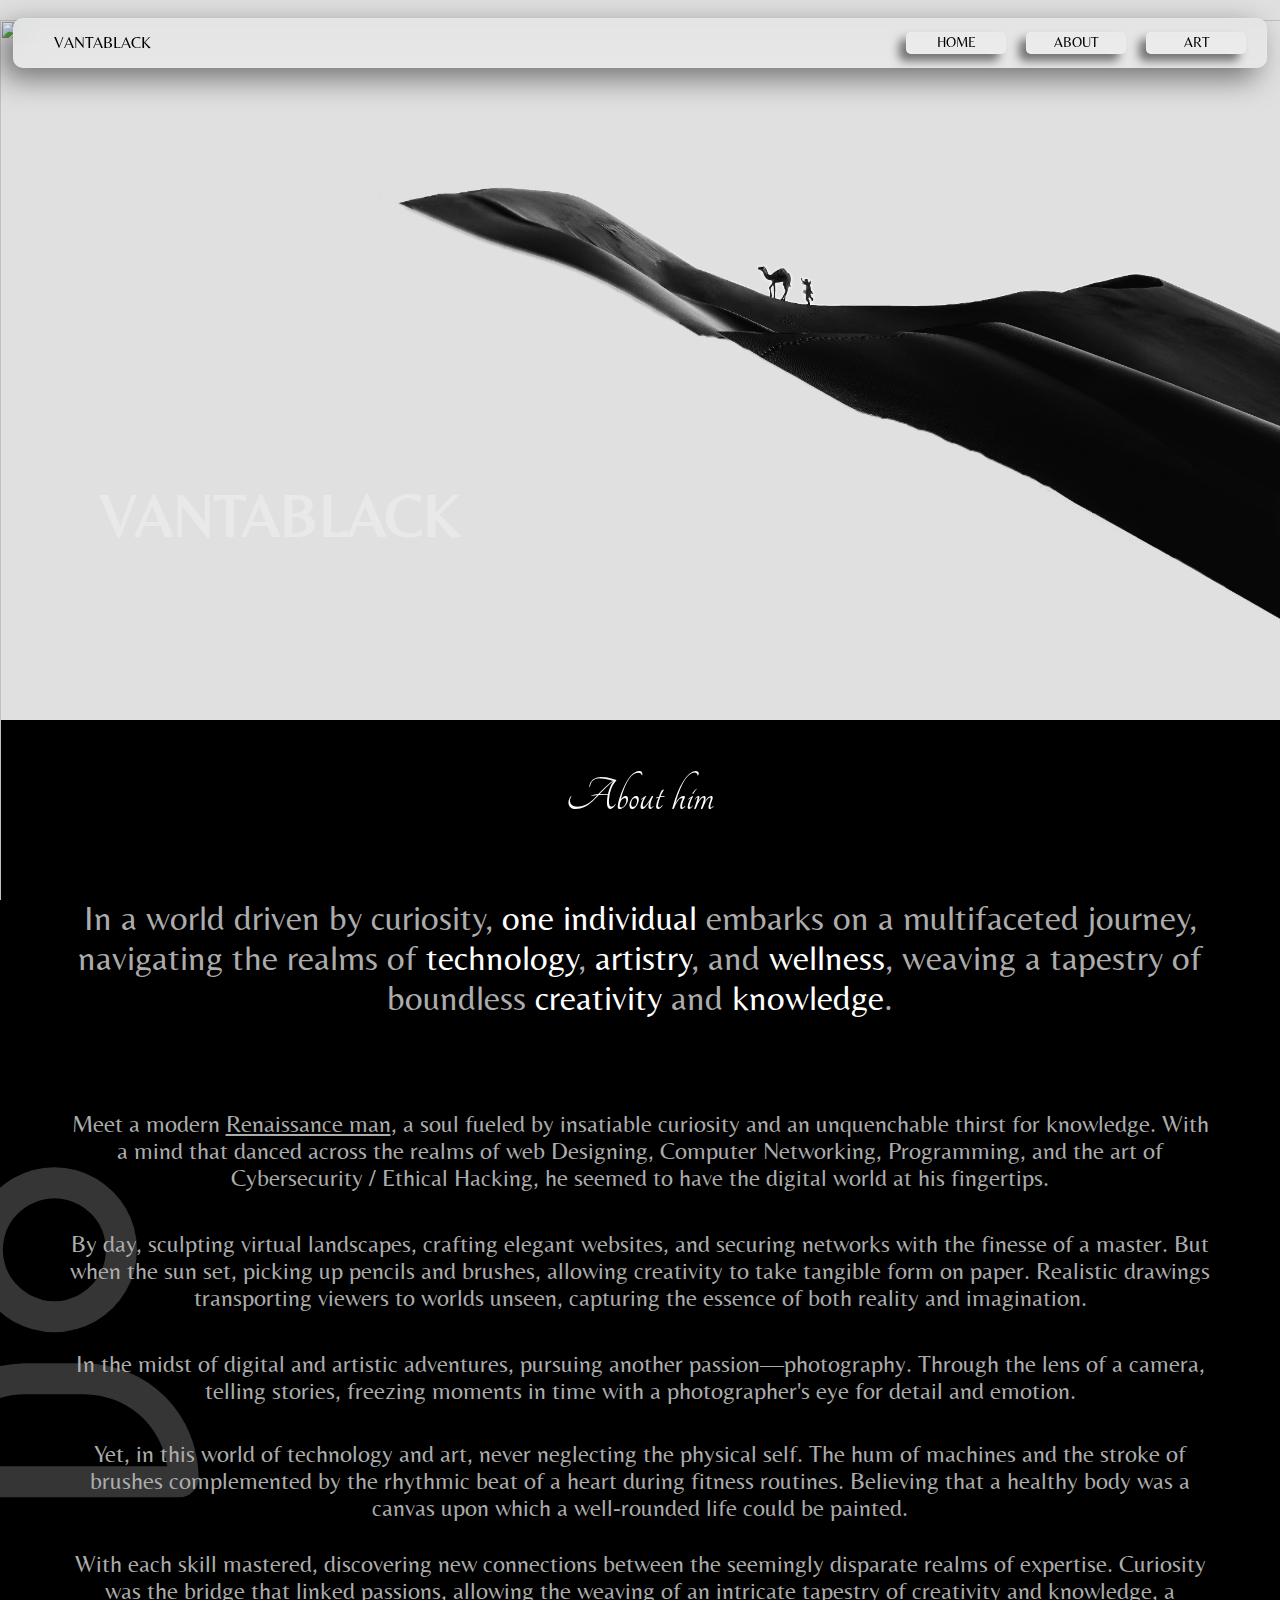
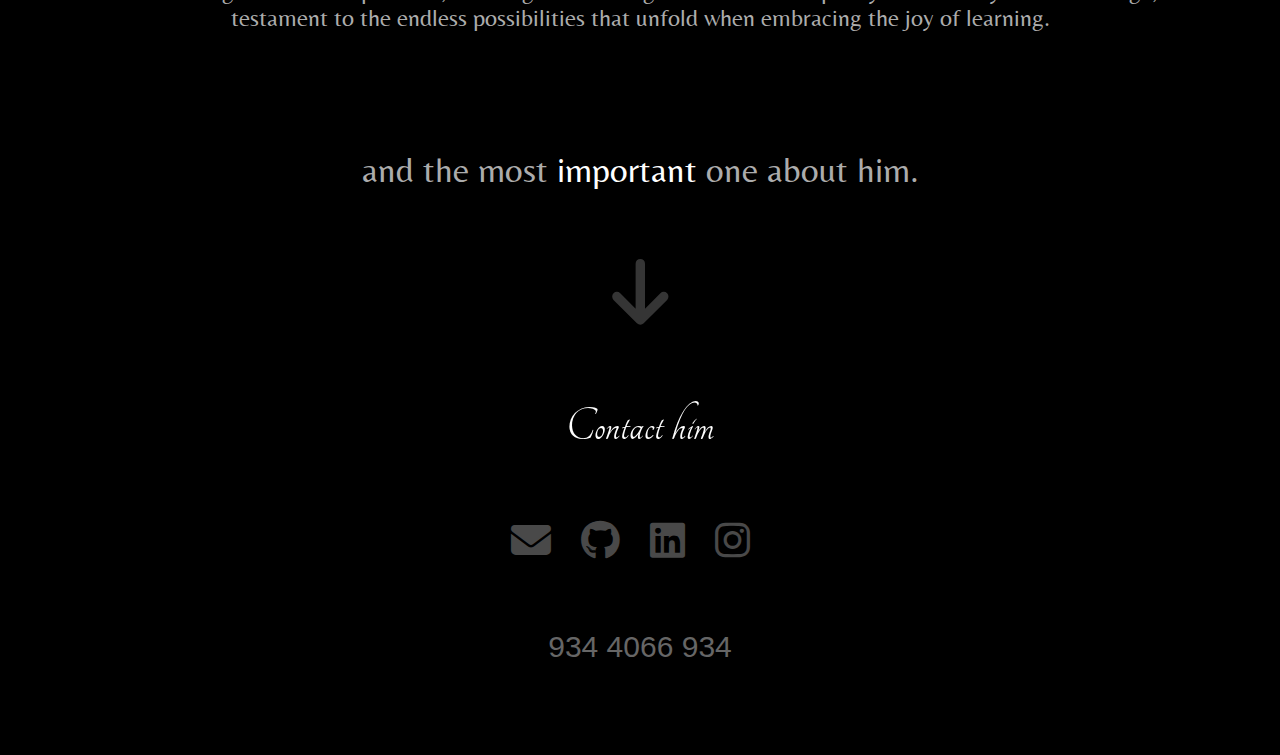
==== about.html @ b9127f5a "update" ====
<!DOCTYPE html>
<html>

<head>
    <meta charset="utf-8">
    <meta http-equiv="X-UA-Compatible" content="IE=edge">
    <meta name="viewport" content="width=device-width, initial-scale=1" />
    <title>VANTABLACK / About</title>
    <link rel="icon" href="images/VB.png">
    <link rel="stylesheet" href="about.css">
    <link rel="preconnect" href="https://fonts.googleapis.com">
    <link rel="preconnect" href="https://fonts.gstatic.com" crossorigin>
    <link href="https://fonts.googleapis.com/css2?family=Belleza&family=Tangerine&display=swap" rel="stylesheet">
    <link rel="stylesheet" href="https://cdnjs.cloudflare.com/ajax/libs/aos/2.3.0/aos.css">
    <link rel="stylesheet" href="https://cdnjs.cloudflare.com/ajax/libs/font-awesome/6.2.1/css/all.min.css">
    <script src="https://kit.fontawesome.com/a076d05399.js"></script>
    <script src="https://code.jquery.com/jquery-3.4.1.js"></script>
    <script>
        $(document).ready(function () {
            $('#icon').click(function () {
                $('ul').toggleClass('show')
            });
        });
    </script>
</head>

<body>
    <header>
        <img src="images/sky.jpg" class="sky translate" data-speed="0.6">
        <img src="images/m3.png" class="mountain3 translate" data-speed="0.5">
        <img src="images/m2.png" class="mountain2 translate" data-speed="0.4">
        <img src="images/m1.png" class="mountain1 translate" data-speed="0.3">
        <h1 class="title translate" data-speed="-0.3">VANTABLACK</h1><p>about</p>
    </header>
    <div class="user"><i class="fa-regular fa-user"></i></div>
    <div class="about" data-aos="zoom-in">
        <p>About him</p>
    </div>
    <div class="about-top">
        <p>In a world driven by curiosity, <span>one individual</span> embarks on a multifaceted journey, navigating
            the realms of <span>technology</span>, <span>artistry</span>, and <span>wellness</span>, weaving a
            tapestry of boundless <span>creativity</span> and <span>knowledge</span>.</p>
    </div>
    <div class="about-sec1">
        <p data-aos="fade-up"> Meet a modern <a href="https://simple.wikipedia.org/wiki/Renaissance_man"
                class="reman">Renaissance man</a>,
            a soul fueled by insatiable curiosity and an unquenchable thirst for knowledge. With a mind that danced
            across the realms of web Designing, Computer Networking, Programming, and the art of Cybersecurity /
            Ethical Hacking, he seemed to have the digital world at his fingertips.</p>
    </div>
    <div class="about-sec2">
        <p data-aos="fade-up"> By day, sculpting virtual landscapes, crafting elegant websites, and securing
            networks with the finesse of a master. But when the sun set, picking up pencils and brushes, allowing
            creativity
            to take tangible form on paper. Realistic drawings transporting viewers to worlds unseen, capturing the
            essence of both reality and imagination. </p>
    </div>
    <div class="about-sec3">
        <p data-aos="fade-up"> In the midst of digital and artistic adventures, pursuing another
            passion—photography. Through the lens of a camera, telling stories, freezing moments in time with a
            photographer's eye for
            detail and emotion.</p>
    </div>
    <div class="about-sec4">
        <p data-aos="fade-up">Yet, in this world of technology and art, never neglecting the physical self. The hum
            of machines and the stroke of brushes complemented by the rhythmic beat of a heart during fitness
            routines.
            Believing that a healthy body was a canvas upon which a well-rounded life could be painted.</p>
    </div>
    <div class="about-sec5">
        <p data-aos="fade-up">With each skill mastered, discovering new connections between the seemingly disparate
            realms of expertise. Curiosity was the bridge that linked passions, allowing the weaving of an intricate
            tapestry of creativity and knowledge, a testament to the endless possibilities that unfold when
            embracing
            the joy of learning.</p>
    </div>
    <div class="about-end">
        <p>and the most <span>important</span> one about him.</p>
    </div>
    <div class="down"><i class="fa-solid fa-arrow-down"></i></div>
    <div class="contact" data-aos="zoom-in">
        <p>Contact him</p>
    </div>
    <script src="https://cdnjs.cloudflare.com/ajax/libs/aos/2.3.0/aos.js"></script>
    <script>
        AOS.init({
            duration: 1200,
        })
    </script>
    </div>
    </div>

    <div class="nav" data-aos="fade-down">
        <p>VANTABLACK</p>

        <div class="links" data-aos="zoom-in">

            <a href="index.html" class="indexlink">
                <div class="art">HOME</div>
            </a>
            <a href="about.html" class="aboutlink">
                <div class="home">ABOUT</div>
            </a>
            <a href="art.html" class="artlink">
                <div class="tech">ART</div>
            </a>
        </div>
    </div>
   
    <div class="social-icons">
        <a id="email-link" href="#"><i class="fa-solid fa-envelope"></i></a>
        <a href="https://github.com/VANTABLACK-X"><i class="fa-brands fa-github"></i></a>
        <a href="https://www.linkedin.com/in/muhammad-sulaiman-9b7385195/"><i class="fa-brands fa-linkedin"></i></a>
        <a href="https://www.instagram.com/vantablack__tech/"><i class="fa-brands fa-instagram"></i></a>

    </div>
    <div class="number">
        <p>934 4066 934</p>
    </div>
    <div class="end-line"></div>
    <script src="app.js"></script>
    <script src="script.js"></script>
</body>

</html>
---- about.css ----
@charset "utf-8";

* {
    margin: 0;
    padding: 0;
    box-sizing: border-box;
}

body {
    display: flex;
    scroll-behavior: smooth;
    font-family: 'Belleza', sans-serif;
    background-color: rgb(0, 0, 0);
}

header {
    width: 100%;
    height: 100vh;
    position: relative;
    overflow: hidden;
}

.nav {
    position: fixed;
    display: flex;
    top: 2%;
    left: 1%;
    height: 50px;
    width: 98%;
    background: rgba(255, 255, 255, 0.2);
    backdrop-filter: blur(12px);
    border-radius: 10px;
    box-shadow: -10px 10px 30px rgba(0, 0, 0, 0.5);
    border: 1px solid rgba(255, 255, 255, 0.1);
    -webkit-backdrop-filter: blur(12px);
}

.nav p {
    position: fixed;
    display: flex;
    margin-left: 20px;
    font-size: 16px;
    top: 14px;
    color: rgb(0, 0, 0);
    left: 20px;
}

.links {
    position: fixed;
    display: flex;
    top: 13px;
    font-size: 14px;
    right: 0px;
}

.links a {
    text-decoration: none;
    text-align: center;
    padding-top: 0.95px;
    margin-right: 20px;
    width: 100px;
    height: 22px;
    border-radius: 5px;
    box-shadow: -7px 7px 10px rgba(0, 0, 0, 0.5);
    border: 1px solid rgba(255, 255, 255, 0.1);
    background: rgba(255, 255, 255, 0.2);
    color: rgb(0, 0, 0);
}
.title {
    position: absolute;
    top: 480px;
    left: 100px;
    color: rgb(233, 233, 233);
    font-size: 60px;
}

.mountain1 {
    position: absolute;
    top: 20px;
    left: 0;
    width: 1390px;
    height: 100vh;
}

.mountain2 {
    position: absolute;
    top: 320px;
    right: 0;
    width: 565px;
    height: 300px;
}

.mountain3 {
    position: absolute;
    top: 185px;
    right: 0;
    width: 902px;
    height: 260px;
}

.sky {
    position: absolute;
    top: 0;
    width: 100%;
    height: 80vh;
}

.about {
    position: absolute;
    top: 770px;
    left: 0;
    width: 100%;
    text-align: center;
}

.about p {
    font-size: 50px;
    font-family: 'Tangerine', cursive;
    color: rgb(255, 255, 255);
}

.about-top {
    position: absolute;
    top: 828px;
    left: 0;
    width: 100%;
    padding: 70px;
    text-align: center;
    color: rgb(172, 172, 172);
    font-size: 35px;
}

.about-top p span {
    color: rgb(255, 255, 255);
}

.user {
    position: absolute;
    top: 1150px;
    height: 650px;
    left: -90px;
    font-size: 330px;
    color: rgb(53, 53, 53);
    animation-name: user;
    animation-duration: 5s;
    animation-iteration-count: infinite;
    animation-timing-function: ease-in-out;
}

@keyframes user {
    0% {
        transform: translate(0, 0px);
    }

    50% {
        transform: translate(0, 15px);
    }

    100% {
        transform: translate(0, -0px);
    }
}

.about-sec1 p {
    position: absolute;
    text-align: center;
    top: 1110px;
    left: 5%;
    width: 90%;
    font-size: 24px;
    color: rgb(172, 172, 172);
}

.about-sec2 p {
    position: absolute;
    text-align: center;
    top: 1230px;
    left: 5%;
    width: 90%;
    font-size: 24px;
    color: rgb(172, 172, 172);
}

.about-sec3 p {
    position: absolute;
    text-align: center;
    top: 1350px;
    left: 5%;
    width: 90%;
    font-size: 24px;
    color: rgb(172, 172, 172);
}

.about-sec4 p {
    position: absolute;
    text-align: center;
    top: 1440px;
    left: 5%;
    width: 90%;
    font-size: 24px;
    color: rgb(172, 172, 172);
}

.about-sec5 p {
    position: absolute;
    text-align: center;
    top: 1550px;
    left: 5%;
    width: 90%;
    font-size: 24px;
    color: rgb(172, 172, 172);
}

.reman {
    color: rgb(172, 172, 172);
}

.about-end p {
    position: absolute;
    text-align: center;
    top: 1750px;
    left: 5%;
    width: 90%;
    font-size: 35px;
    color: rgb(172, 172, 172);

}

.about-end p span {
    color: rgb(255, 255, 255);
}

.down {
    position: absolute;
    text-align: center;
    top: 1850px;
    left: 5%;
    width: 90%;
    font-size: 75px;
    color: rgb(53, 53, 53);
    animation-name: down;
    animation-duration: 4s;
    animation-iteration-count: infinite;
    animation-timing-function: ease-in-out;
}

@keyframes down {
    0% {
        transform: translate(0, 0px);
    }

    50% {
        transform: translate(0, 17px);
    }

    100% {
        transform: translate(0, -0px);
    }
}

.contact {
    position: absolute;
    top: 2000px;
    left: 0;
    width: 100%;
    text-align: center;
}

.contact p {
    font-size: 50px;
    font-family: 'Tangerine', cursive;
    color: rgb(255, 255, 255);
}

#email-link {
    text-decoration: none;
    color: rgb(53, 53, 53);
}

.social-icons {
    position: absolute;
    text-align: center;
    top: 2100px;
    left: 5%;
    width: 90%;
    font-size: 40px;
}

.social-icons i {
    color: rgb(73, 73, 73);
    margin-top: 20px;
    margin-right: 20px;
}

.number {
    position: absolute;
    text-align: center;
    color: rgb(102, 102, 102);
    top: 2210px;
    left: 5%;
    width: 90%;
}

.number p {
    font-family: Arial, Helvetica, sans-serif;
    font-size: 30px;
    margin: 20px;
}

.end-line {
    position: absolute;
    top: 2350px;
    left: 5%;
    width: 90%;
    height: 5px;
    background: rgb(0, 0, 0);
}

@media screen and (max-width: 1090px) {
    body {
        display: flex;
        scroll-behavior: smooth;
        font-family: 'Belleza', sans-serif;
        background-color: rgb(0, 0, 0);
    }

    header {
        width: 100%;
        height: 1300px;
        position: relative;
        overflow: hidden;
    }

    .title {
        position: absolute;
        text-align: center;
        top: 450px;
        left: 5%;
        width: 90%;
        color: rgb(233, 233, 233);
        font-size: 40px;
    }

    .mountain1 {
        position: absolute;
        top: 20px;
        left: -600px;
        width: 1350px;
        height: 100vh;
    }

    .mountain2 {
        position: absolute;
        top: 394px;
        right: -300px;
        width: 565px;
        height: 300px;
    }

    .mountain3 {
        position: absolute;
        top: 255px;
        right: -350px;
        width: 902px;
        height: 260px;
    }

    .sky {
        position: absolute;
        top: 0;
        width: 100%;
        height: 480px;
    }

    .art {
        position: absolute;
        top: 30px;
        right: 15px;
        font-size: 16px;
        color: #000000;
        transform: translate(-50%, -50%);
    }

    .tech {
        position: absolute;
        top: 30px;
        right: 60px;
        font-size: 16px;
        color: #000000;
        transform: translate(-50%, -50%);
    }

    .home {
        position: absolute;
        top: 30px;
        right: 115px;
        font-size: 16px;
        color: #000000;
        transform: translate(-50%, -50%);
    }

    .about {
        position: absolute;
        top: 1330px;
        left: 0;
        width: 100%;
        text-align: center;
    }

    .about p {
        font-size: 60px;
        color: rgb(255, 255, 255);
    }

    .user {
        position: absolute;
        top: 1450px;
        height: 650px;
        left: -130px;
        font-size: 330px;
        color: rgb(29, 29, 29);
        animation-name: user;
        animation-duration: 5s;
        animation-iteration-count: infinite;
        animation-timing-function: ease-in-out;
    }

    @keyframes user {
        0% {
            transform: translate(0, 0px);
        }

        50% {
            transform: translate(0, 15px);
        }

        100% {
            transform: translate(0, -0px);
        }
    }

    .about-top p {
        position: absolute;
        text-align: center;
        top: 650px;
        left: 5%;
        width: 90%;
        font-size: 26px;
        color: rgb(172, 172, 172);

    }

    .about-top p span {
        color: rgb(255, 255, 255);
    }

    .about-sec1 p {
        position: absolute;
        text-align: center;
        top: 1730px;
        left: 5%;
        width: 90%;
        font-size: 24px;
        color: rgb(172, 172, 172);
    }

    .about-sec2 p {
        position: absolute;
        text-align: center;
        top: 2050px;
        left: 5%;
        width: 90%;
        font-size: 24px;
        color: rgb(172, 172, 172);
    }

    .about-sec3 p {
        position: absolute;
        text-align: center;
        top: 2370px;
        left: 5%;
        width: 90%;
        font-size: 24px;
        color: rgb(172, 172, 172);
    }

    .about-sec4 p {
        position: absolute;
        text-align: center;
        top: 2600px;
        left: 5%;
        width: 90%;
        font-size: 24px;
        color: rgb(172, 172, 172);
    }

    .about-sec5 p {
        position: absolute;
        text-align: center;
        top: 2880px;
        left: 5%;
        width: 90%;
        font-size: 24px;
        color: rgb(172, 172, 172);
    }

    .reman {
        color: rgb(172, 172, 172);
    }

    .about-end p {
        position: absolute;
        text-align: center;
        top: 3200px;
        left: 5%;
        width: 90%;
        font-size: 35px;
        color: rgb(172, 172, 172);
    }

    .about-end p span {
        color: rgb(255, 255, 255);
    }

    .down {
        position: absolute;
        text-align: center;
        top: 3340px;
        left: 5%;
        width: 90%;
        font-size: 75px;
        color: rgb(53, 53, 53);
        animation-name: down;
        animation-duration: 4s;
        animation-iteration-count: infinite;
        animation-timing-function: ease-in-out;
    }

    @keyframes down {
        0% {
            transform: translate(0, 0px);
        }

        50% {
            transform: translate(0, 17px);
        }

        100% {
            transform: translate(0, -0px);
        }
    }

    .contact {
        position: absolute;
        top: 3500px;
        left: 0;
        width: 100%;
        text-align: center;
    }

    .contact p {
        font-size: 50px;
        font-family: 'Tangerine', cursive;
        color: rgb(255, 255, 255);
    }

    #email-link {
        text-decoration: none;
        color: rgb(53, 53, 53);
    }

    .social-icons {
        position: absolute;
        text-align: center;
        top: 3600px;
        left: 5%;
        width: 90%;
        font-size: 40px;
    }

    .social-icons i {
        color: rgb(73, 73, 73);
        margin-top: 20px;
        margin-right: 20px;
    }

    .number {
        position: absolute;
        text-align: center;
        color: rgb(221, 221, 221);
        top: 3700px;
        left: 5%;
        width: 90%;
    }

    .number p {
        font-family: Arial, Helvetica, sans-serif;
        font-size: 25px;
        margin: 20px;
    }

    .end-line {
        position: absolute;
        top: 3900px;
        left: 5%;
        width: 90%;
        height: 5px;
        background: rgb(0, 0, 0);
    }
}
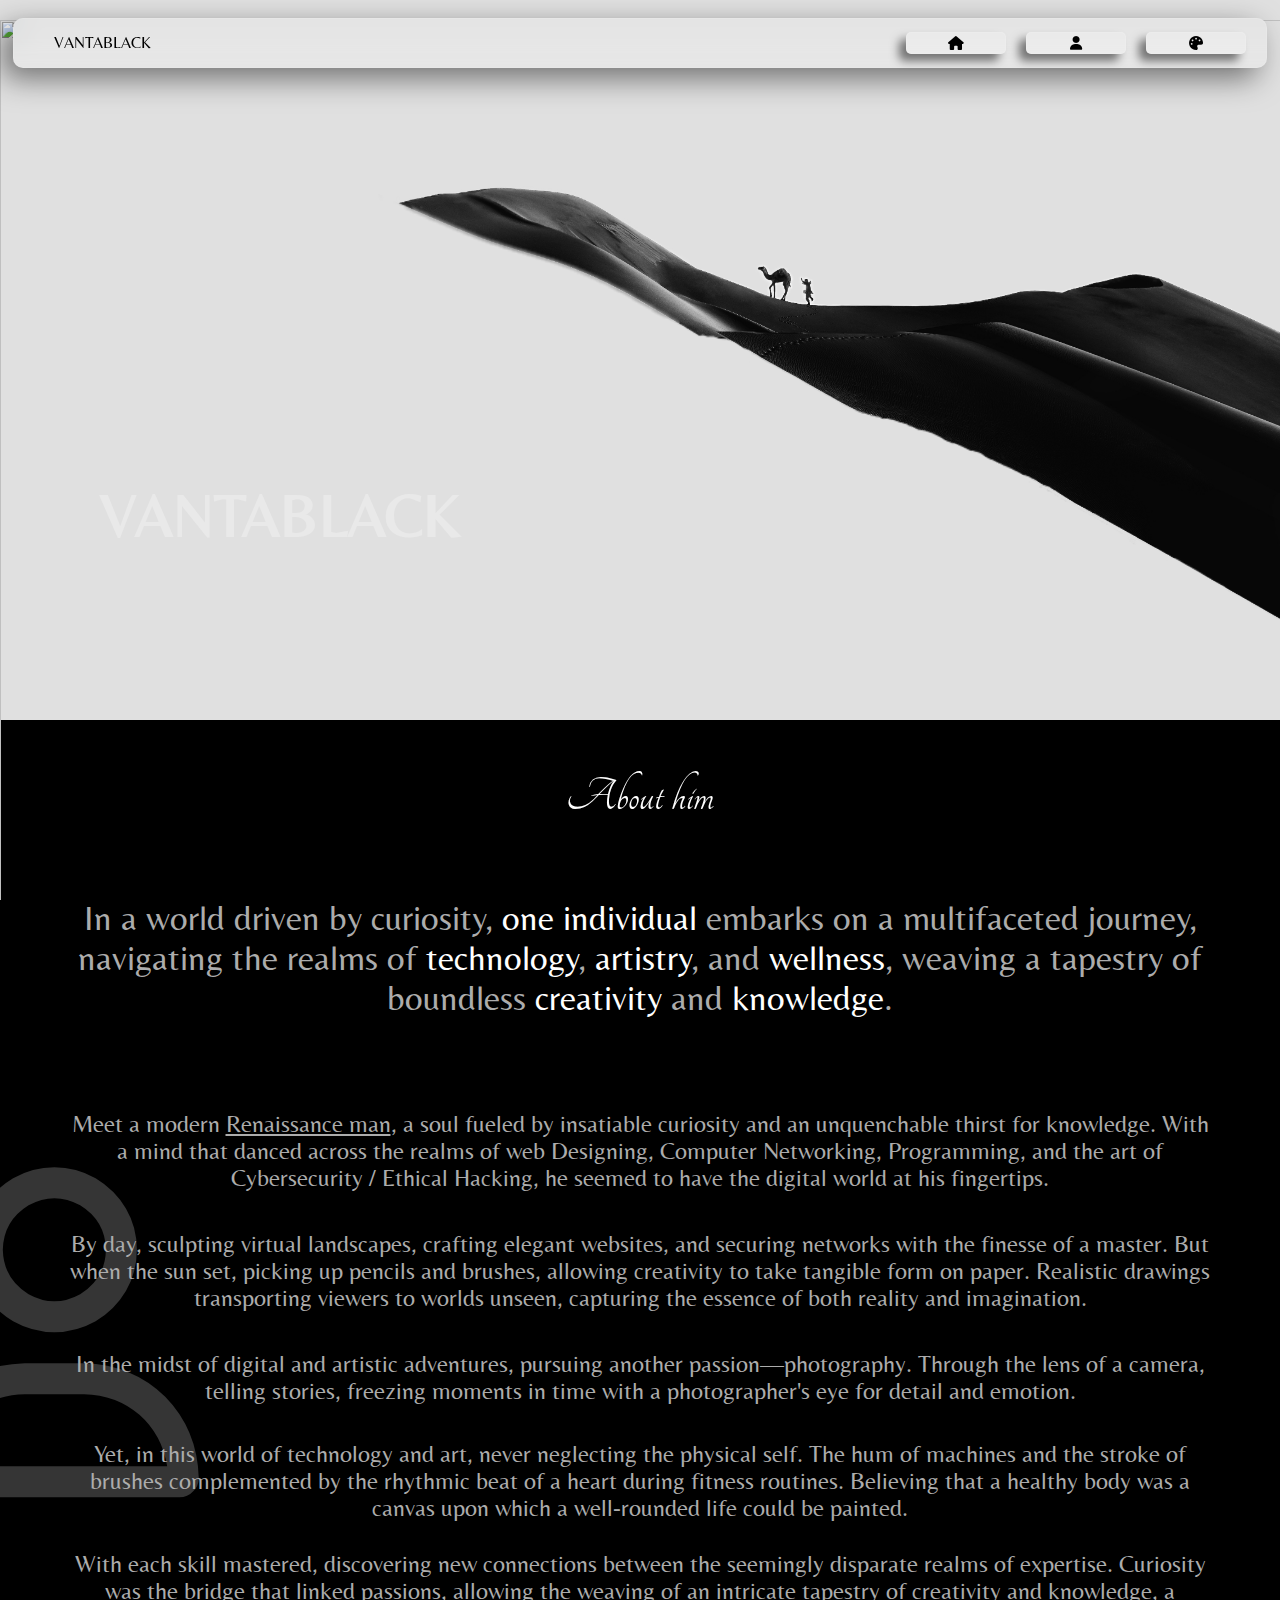
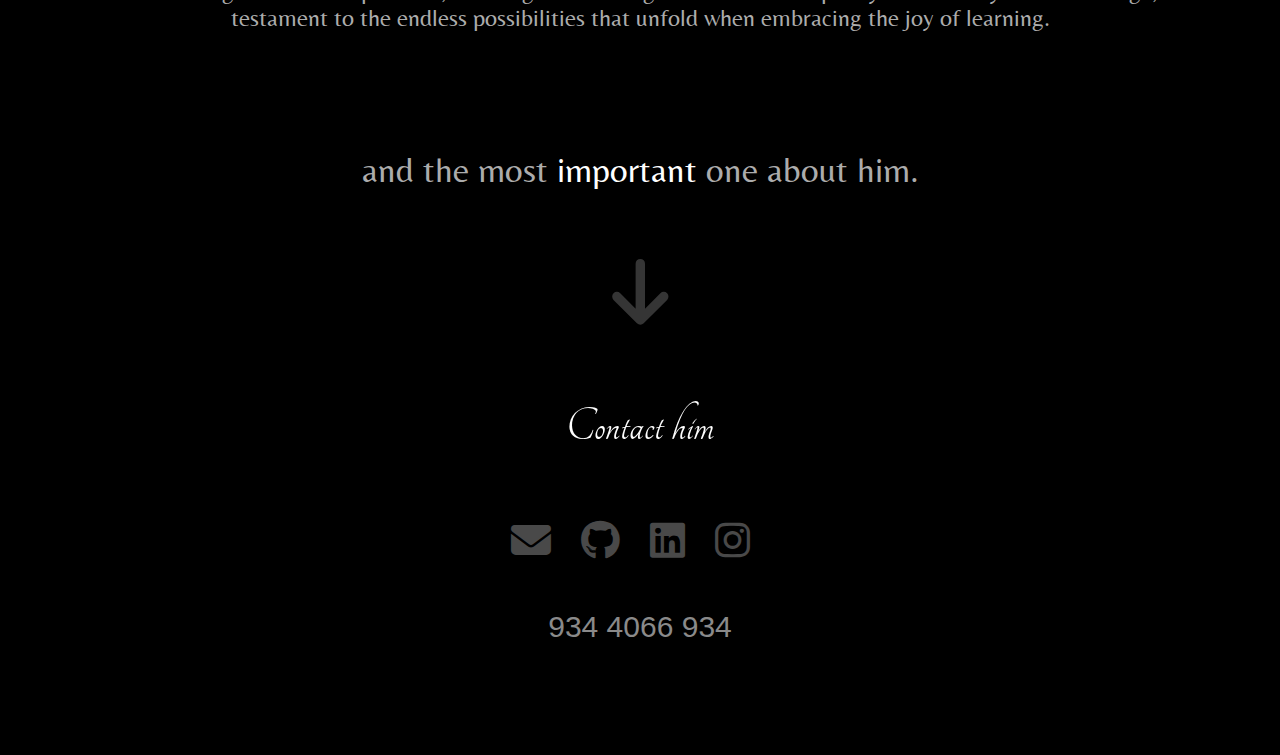
==== commit f53f369c: "upload" ====
--- a/about.html
+++ b/about.html
@@ -30,7 +30,7 @@
         <img src="images/m3.png" class="mountain3 translate" data-speed="0.5">
         <img src="images/m2.png" class="mountain2 translate" data-speed="0.4">
         <img src="images/m1.png" class="mountain1 translate" data-speed="0.3">
-        <h1 class="title translate" data-speed="-0.3">VANTABLACK</h1><p>about</p>
+        <h1 class="title translate" data-speed="-0.3">VANTABLACK</h1>
     </header>
     <div class="user"><i class="fa-regular fa-user"></i></div>
     <div class="about" data-aos="zoom-in">
@@ -95,14 +95,14 @@
 
         <div class="links" data-aos="zoom-in">
 
-            <a href="index.html" class="indexlink">
-                <div class="art">HOME</div>
+            <a href="index.html" class="artlink">
+                <div class="art"><i class="fa-solid fa-house"></i></div>
             </a>
-            <a href="about.html" class="aboutlink">
-                <div class="home">ABOUT</div>
+            <a href="about.html" class="homelink">
+                <div class="home"><i class="fa-solid fa-user"></i></div>
             </a>
-            <a href="art.html" class="artlink">
-                <div class="tech">ART</div>
+            <a href="art.html" class="techlink">
+                <div class="tech"><i class="fa-solid fa-palette"></i></div>
             </a>
         </div>
     </div>
@@ -115,7 +115,7 @@
 
     </div>
     <div class="number">
-        <p>934 4066 934</p>
+       <p><a style="text-decoration: none;" href="tel:9344066934">934 4066 934</a></p>
     </div>
     <div class="end-line"></div>
     <script src="app.js"></script>
--- a/about.css
+++ b/about.css
@@ -56,7 +56,7 @@
 .links a {
     text-decoration: none;
     text-align: center;
-    padding-top: 0.95px;
+    padding-top: 2px;
     margin-right: 20px;
     width: 100px;
     height: 22px;
@@ -295,15 +295,16 @@
 .number {
     position: absolute;
     text-align: center;
-    color: rgb(102, 102, 102);
+    color: rgb(136, 136, 136);
     top: 2210px;
     left: 5%;
     width: 90%;
 }
 
-.number p {
+.number a {
     font-family: Arial, Helvetica, sans-serif;
     font-size: 30px;
+    color: rgb(138, 138, 138);
     margin: 20px;
 }
 
@@ -331,6 +332,52 @@
         overflow: hidden;
     }
 
+    .nav {
+        position: fixed;
+        display: flex;
+        top: 2%;
+        left: 3%;
+        height: 50px;
+        width: 94%;
+        background: rgba(255, 255, 255, 0.2);
+        backdrop-filter: blur(12px);
+        border-radius: 10px;
+        box-shadow: -10px 10px 30px rgba(0, 0, 0, 0.5);
+        border: 1px solid rgba(255, 255, 255, 0.1);
+        -webkit-backdrop-filter: blur(12px);
+    }
+    
+    .nav p {
+        position: fixed;
+        display: flex;
+        margin-left: 20px;
+        font-size: 16px;
+        top: 14px;
+        left: 0;
+    }
+    
+    .links {
+        position: fixed;
+        display: flex;
+        top: 13px;
+        font-size: 14px;
+        right: 0px;
+    }
+    
+    .links a {
+        text-decoration: none;
+        text-align: center;
+        padding-top: 2px;
+        margin-right: 20px;
+        width: 50px;
+        height: 22px;
+        border-radius: 5px;
+        box-shadow: -7px 7px 10px rgba(0, 0, 0, 0.5);
+        border: 1px solid rgba(255, 255, 255, 0.1);
+        background: rgba(255, 255, 255, 0.2);
+        color: rgb(0, 0, 0);
+    }
+
     .title {
         position: absolute;
         text-align: center;
@@ -370,33 +417,6 @@
         top: 0;
         width: 100%;
         height: 480px;
-    }
-
-    .art {
-        position: absolute;
-        top: 30px;
-        right: 15px;
-        font-size: 16px;
-        color: #000000;
-        transform: translate(-50%, -50%);
-    }
-
-    .tech {
-        position: absolute;
-        top: 30px;
-        right: 60px;
-        font-size: 16px;
-        color: #000000;
-        transform: translate(-50%, -50%);
-    }
-
-    .home {
-        position: absolute;
-        top: 30px;
-        right: 115px;
-        font-size: 16px;
-        color: #000000;
-        transform: translate(-50%, -50%);
     }
 
     .about {
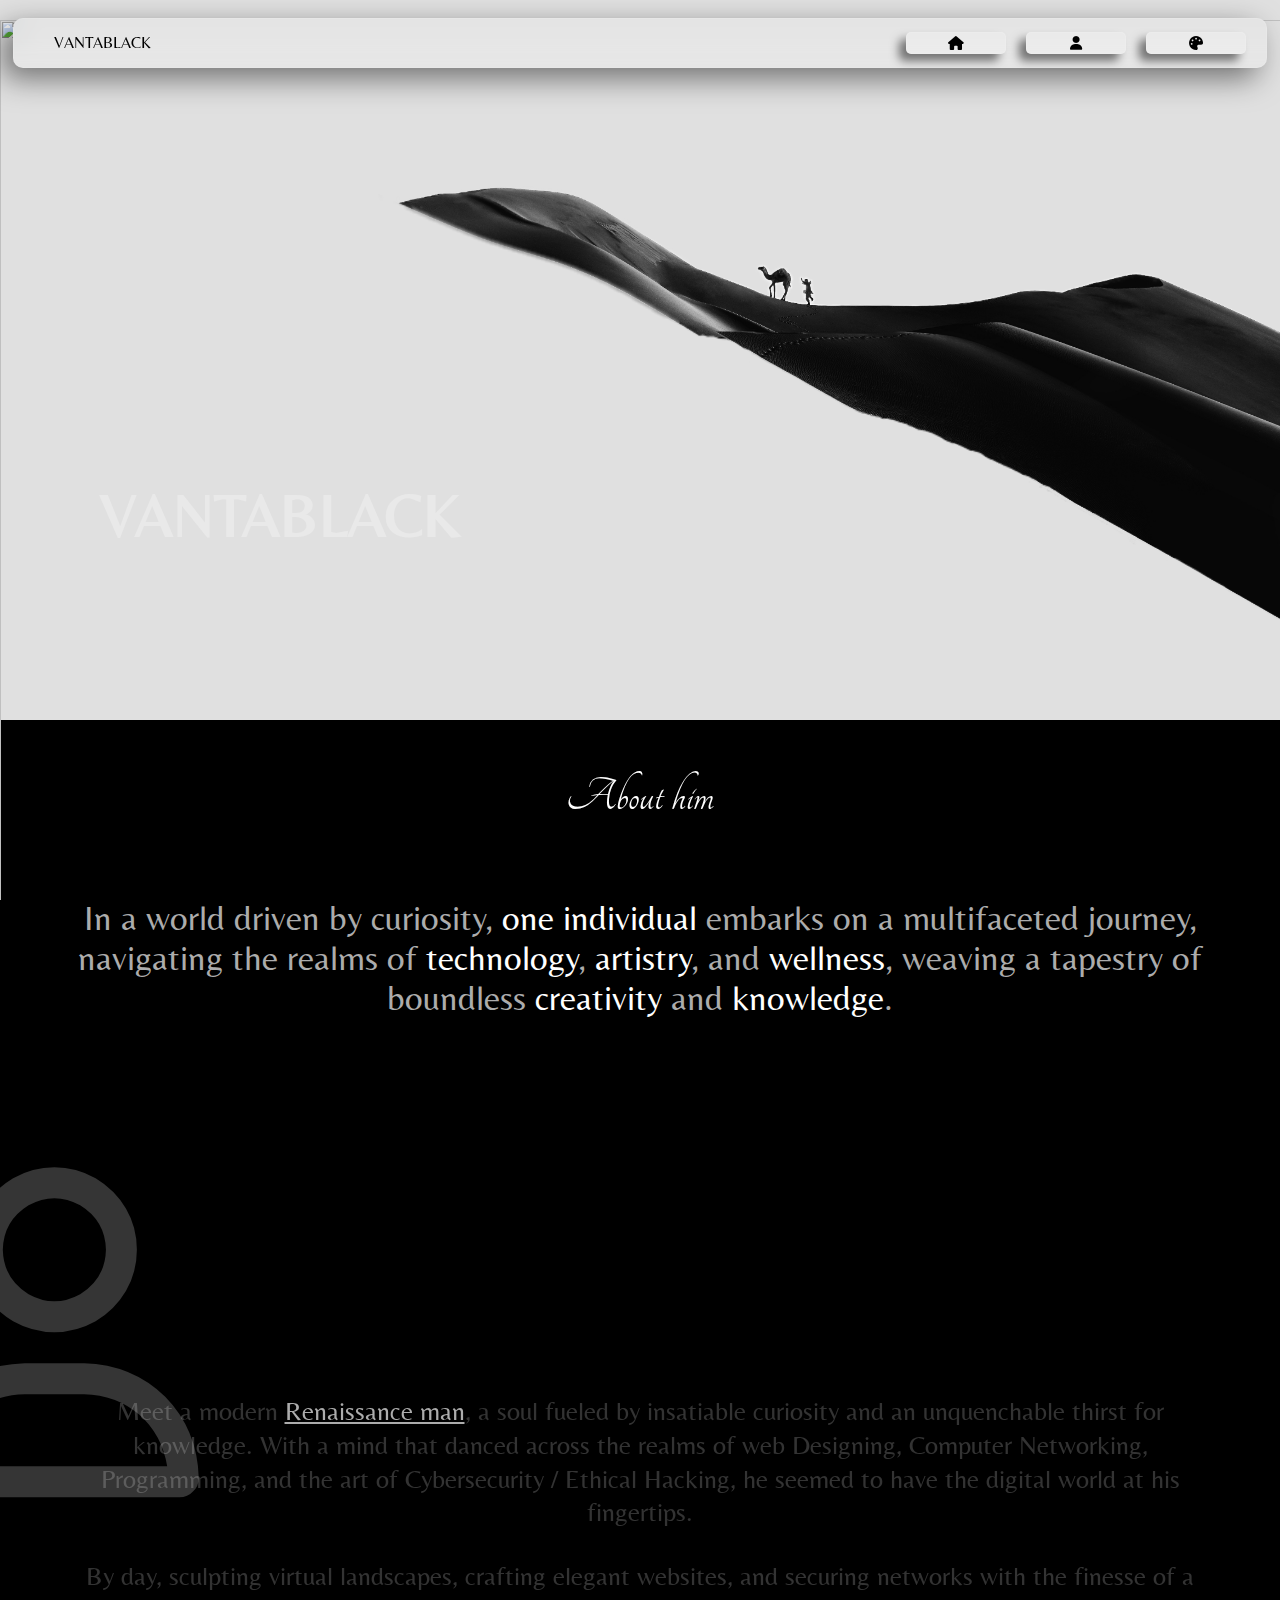
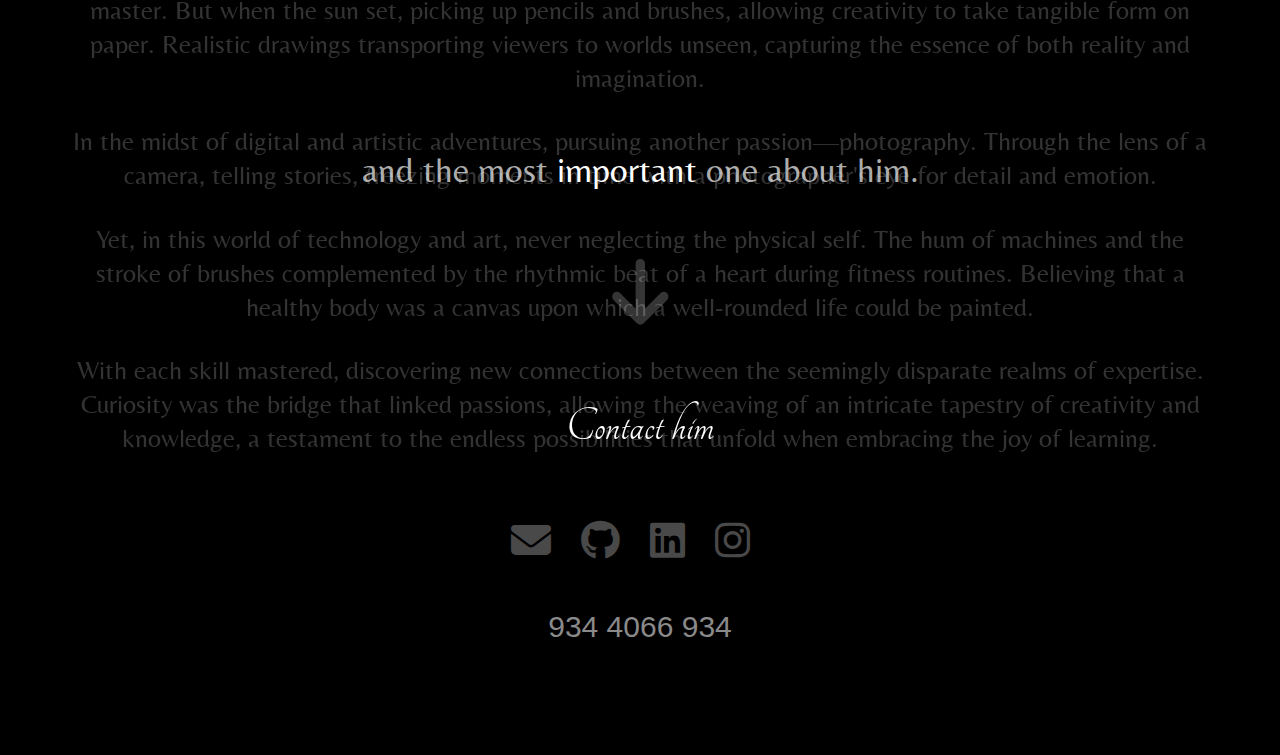
==== commit c8766586: "update" ====
--- a/about.html
+++ b/about.html
@@ -41,38 +41,30 @@
             the realms of <span>technology</span>, <span>artistry</span>, and <span>wellness</span>, weaving a
             tapestry of boundless <span>creativity</span> and <span>knowledge</span>.</p>
     </div>
-    <div class="about-sec1">
-        <p data-aos="fade-up"> Meet a modern <a href="https://simple.wikipedia.org/wiki/Renaissance_man"
-                class="reman">Renaissance man</a>,
-            a soul fueled by insatiable curiosity and an unquenchable thirst for knowledge. With a mind that danced
-            across the realms of web Designing, Computer Networking, Programming, and the art of Cybersecurity /
-            Ethical Hacking, he seemed to have the digital world at his fingertips.</p>
-    </div>
-    <div class="about-sec2">
-        <p data-aos="fade-up"> By day, sculpting virtual landscapes, crafting elegant websites, and securing
+    <div class="scroll-reveal">
+        <p><span> Meet a modern <a href="https://simple.wikipedia.org/wiki/Renaissance_man"
+            class="reman">Renaissance man</a>,
+        a soul fueled by insatiable curiosity and an unquenchable thirst for knowledge. With a mind that danced
+        across the realms of web Designing, Computer Networking, Programming, and the art of Cybersecurity /
+        Ethical Hacking, he seemed to have the digital world at his fingertips.</span></p>
+        <p><span> By day, sculpting virtual landscapes, crafting elegant websites, and securing
             networks with the finesse of a master. But when the sun set, picking up pencils and brushes, allowing
             creativity
             to take tangible form on paper. Realistic drawings transporting viewers to worlds unseen, capturing the
-            essence of both reality and imagination. </p>
-    </div>
-    <div class="about-sec3">
-        <p data-aos="fade-up"> In the midst of digital and artistic adventures, pursuing another
+            essence of both reality and imagination. </span></p>
+        <p><span> In the midst of digital and artistic adventures, pursuing another
             passion—photography. Through the lens of a camera, telling stories, freezing moments in time with a
             photographer's eye for
-            detail and emotion.</p>
-    </div>
-    <div class="about-sec4">
-        <p data-aos="fade-up">Yet, in this world of technology and art, never neglecting the physical self. The hum
+            detail and emotion.</span></p>
+        <p><span>Yet, in this world of technology and art, never neglecting the physical self. The hum
             of machines and the stroke of brushes complemented by the rhythmic beat of a heart during fitness
             routines.
-            Believing that a healthy body was a canvas upon which a well-rounded life could be painted.</p>
-    </div>
-    <div class="about-sec5">
-        <p data-aos="fade-up">With each skill mastered, discovering new connections between the seemingly disparate
+            Believing that a healthy body was a canvas upon which a well-rounded life could be painted.</span></p>
+        <p><span>With each skill mastered, discovering new connections between the seemingly disparate
             realms of expertise. Curiosity was the bridge that linked passions, allowing the weaving of an intricate
             tapestry of creativity and knowledge, a testament to the endless possibilities that unfold when
             embracing
-            the joy of learning.</p>
+            the joy of learning.</span></p>
     </div>
     <div class="about-end">
         <p>and the most <span>important</span> one about him.</p>
@@ -106,7 +98,7 @@
             </a>
         </div>
     </div>
-   
+
     <div class="social-icons">
         <a id="email-link" href="#"><i class="fa-solid fa-envelope"></i></a>
         <a href="https://github.com/VANTABLACK-X"><i class="fa-brands fa-github"></i></a>
@@ -115,11 +107,16 @@
 
     </div>
     <div class="number">
-       <p><a style="text-decoration: none;" href="tel:9344066934">934 4066 934</a></p>
+        <p><a style="text-decoration: none;" href="tel:9344066934">934 4066 934</a></p>
     </div>
     <div class="end-line"></div>
-    <script src="app.js"></script>
-    <script src="script.js"></script>
+
+    <script src="parallax.js"></script>
+    <script src="email_click.js"></script>
+
+    <script src="https://unpkg.com/@studio-freight/lenis@1.0.32/dist/lenis.min.js"></script>
+    <script src="smooth_scroll.js"></script>
+
 </body>
 
 </html>--- a/about.css
+++ b/about.css
@@ -161,53 +161,81 @@
     }
 }
 
-.about-sec1 p {
-    position: absolute;
-    text-align: center;
-    top: 1110px;
-    left: 5%;
-    width: 90%;
-    font-size: 24px;
+.scroll-reveal {
+    position: absolute;
+    top: 155vh;
+    left: 5%;
+    width: 90%;
+    text-align: center;
+    padding-block: clamp(8rem, 25vh);
+    z-index: 2;
+}
+
+.scroll-reveal p{
+    font-size: 26px;
+    line-height: 1.3;
+    margin-inline: auto;
+    margin-bottom: 30px;
+}
+
+.scroll-reveal span{
+    color: hsl(0 0% 100% / 0.2);
+    background-clip: text;
+    background-repeat: no-repeat;
+    background-size: 0% 100%;
+    background-image: linear-gradient(90deg, white, white);
+    animation: scroll-reveal linear forwards;
+    animation-timeline: view();
+}
+
+.scroll-reveal p span {
+    animation-range-start: cover 30vh;
+    animation-range-end: cover 43vh;
+}
+
+@keyframes scroll-reveal {
+    to {
+        background-size: 100% 100%;
+    }
+}
+
+.about-sec2 p {
+    position: absolute;
+    text-align: center;
+    top: 1230px;
+    left: 5%;
+    width: 90%;
+    font-size: 26px;
     color: rgb(172, 172, 172);
 }
 
-.about-sec2 p {
-    position: absolute;
-    text-align: center;
-    top: 1230px;
-    left: 5%;
-    width: 90%;
-    font-size: 24px;
+.about-sec3 p {
+    position: absolute;
+    text-align: center;
+    top: 1350px;
+    left: 5%;
+    width: 90%;
+    font-size: 26px;
     color: rgb(172, 172, 172);
 }
 
-.about-sec3 p {
-    position: absolute;
-    text-align: center;
-    top: 1350px;
-    left: 5%;
-    width: 90%;
-    font-size: 24px;
+.about-sec4 p {
+    position: absolute;
+    text-align: center;
+    top: 1440px;
+    left: 5%;
+    width: 90%;
+    font-size: 26px;
     color: rgb(172, 172, 172);
 }
 
-.about-sec4 p {
-    position: absolute;
-    text-align: center;
-    top: 1440px;
-    left: 5%;
-    width: 90%;
-    font-size: 24px;
-    color: rgb(172, 172, 172);
-}
-
 .about-sec5 p {
     position: absolute;
     text-align: center;
     top: 1550px;
     left: 5%;
     width: 90%;
-    font-size: 24px;
+    font-size: 26px;
     color: rgb(172, 172, 172);
 }
 
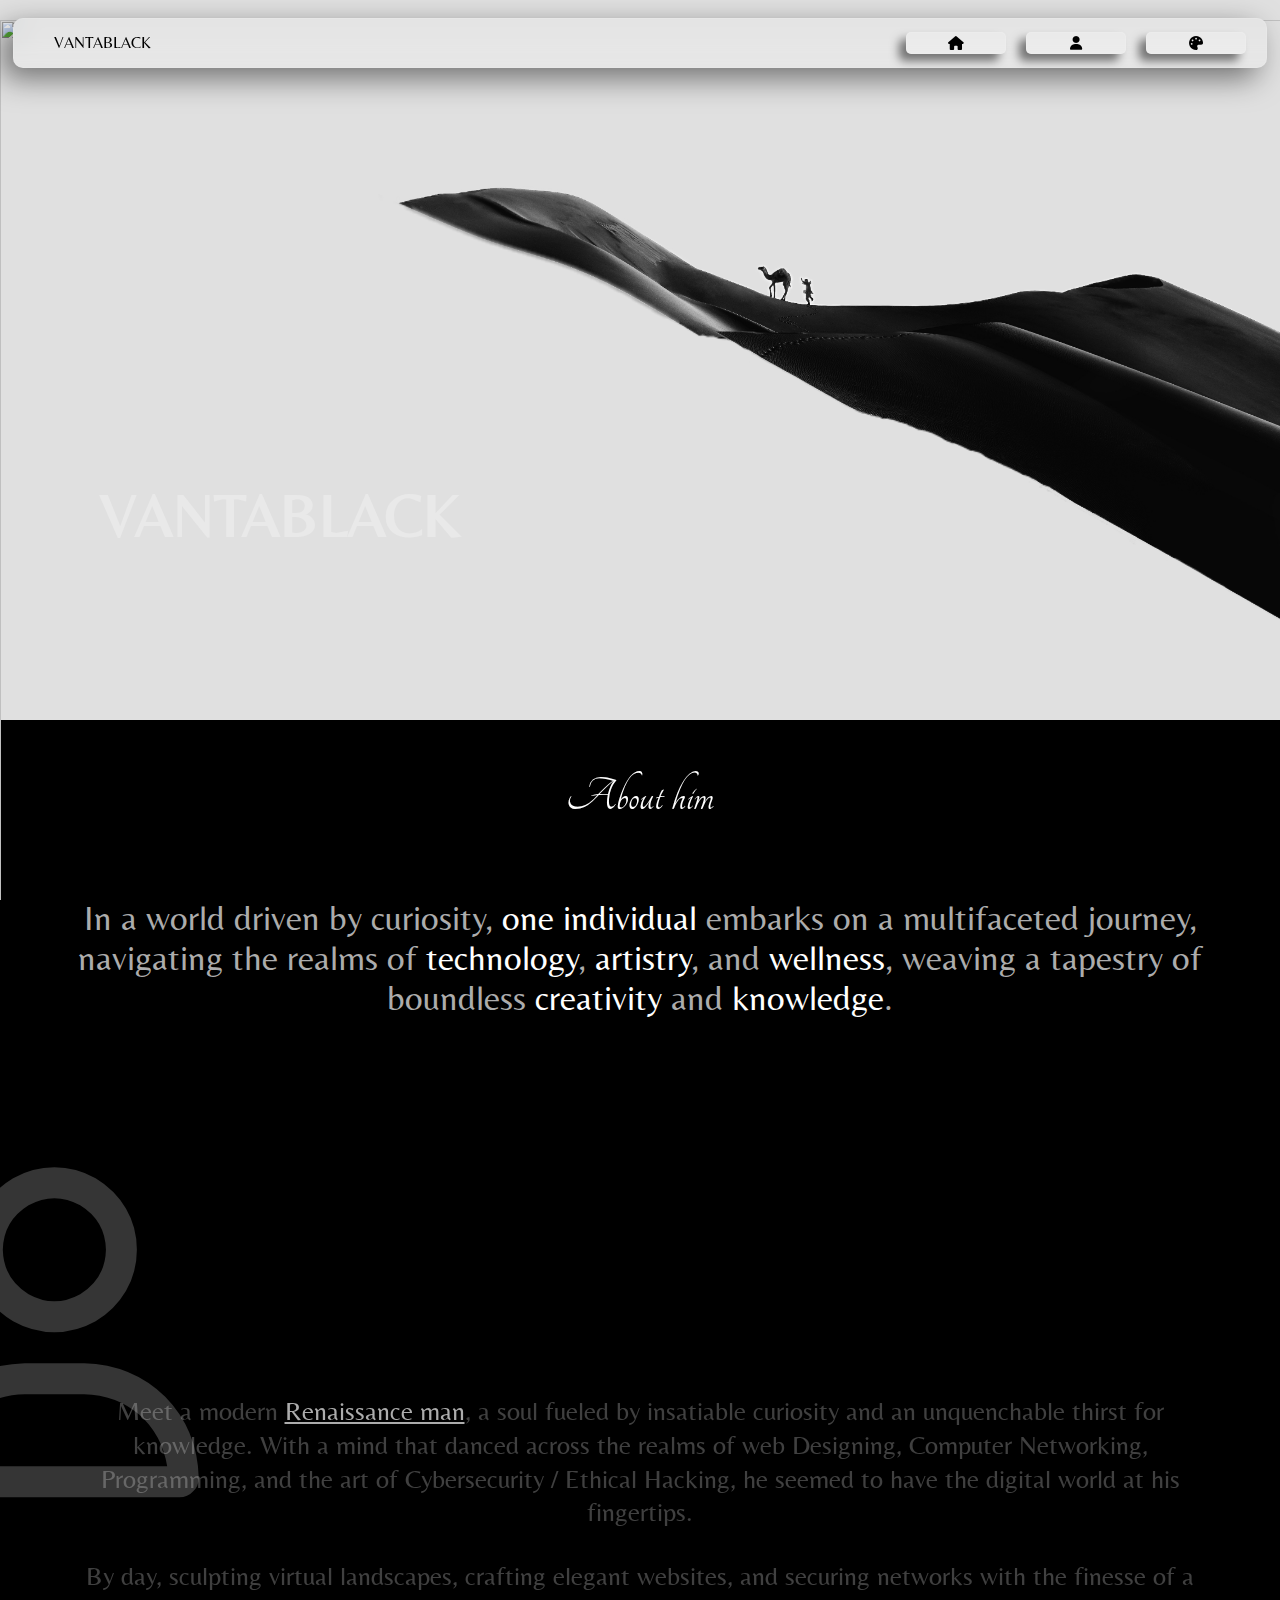
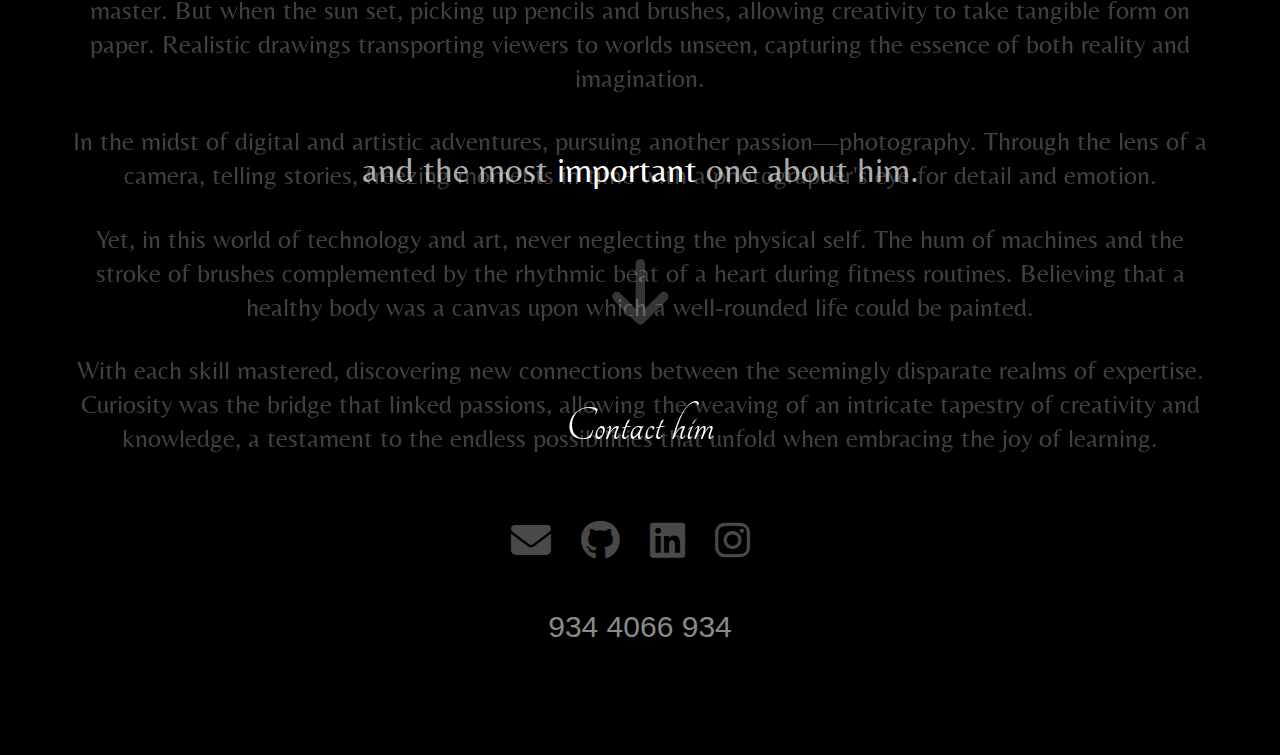
==== commit 492551ee: "update" ====
--- a/about.html
+++ b/about.html
@@ -42,29 +42,29 @@
             tapestry of boundless <span>creativity</span> and <span>knowledge</span>.</p>
     </div>
     <div class="scroll-reveal">
-        <p><span> Meet a modern <a href="https://simple.wikipedia.org/wiki/Renaissance_man"
-            class="reman">Renaissance man</a>,
-        a soul fueled by insatiable curiosity and an unquenchable thirst for knowledge. With a mind that danced
-        across the realms of web Designing, Computer Networking, Programming, and the art of Cybersecurity /
-        Ethical Hacking, he seemed to have the digital world at his fingertips.</span></p>
-        <p><span> By day, sculpting virtual landscapes, crafting elegant websites, and securing
-            networks with the finesse of a master. But when the sun set, picking up pencils and brushes, allowing
-            creativity
-            to take tangible form on paper. Realistic drawings transporting viewers to worlds unseen, capturing the
-            essence of both reality and imagination. </span></p>
-        <p><span> In the midst of digital and artistic adventures, pursuing another
-            passion—photography. Through the lens of a camera, telling stories, freezing moments in time with a
-            photographer's eye for
-            detail and emotion.</span></p>
-        <p><span>Yet, in this world of technology and art, never neglecting the physical self. The hum
-            of machines and the stroke of brushes complemented by the rhythmic beat of a heart during fitness
-            routines.
-            Believing that a healthy body was a canvas upon which a well-rounded life could be painted.</span></p>
-        <p><span>With each skill mastered, discovering new connections between the seemingly disparate
-            realms of expertise. Curiosity was the bridge that linked passions, allowing the weaving of an intricate
-            tapestry of creativity and knowledge, a testament to the endless possibilities that unfold when
-            embracing
-            the joy of learning.</span></p>
+            <p><span> Meet a modern <a href="https://simple.wikipedia.org/wiki/Renaissance_man"
+                class="reman">Renaissance man</a>,
+            a soul fueled by insatiable curiosity and an unquenchable thirst for knowledge. With a mind that danced
+            across the realms of web Designing, Computer Networking, Programming, and the art of Cybersecurity /
+            Ethical Hacking, he seemed to have the digital world at his fingertips.</span></p>
+            <p><span> By day, sculpting virtual landscapes, crafting elegant websites, and securing
+                networks with the finesse of a master. But when the sun set, picking up pencils and brushes, allowing
+                creativity
+                to take tangible form on paper. Realistic drawings transporting viewers to worlds unseen, capturing the
+                essence of both reality and imagination. </span></p>
+            <p><span> In the midst of digital and artistic adventures, pursuing another
+                passion—photography. Through the lens of a camera, telling stories, freezing moments in time with a
+                photographer's eye for
+                detail and emotion.</span></p>
+            <p><span>Yet, in this world of technology and art, never neglecting the physical self. The hum
+                of machines and the stroke of brushes complemented by the rhythmic beat of a heart during fitness
+                routines.
+                Believing that a healthy body was a canvas upon which a well-rounded life could be painted.</span></p>
+            <p><span>With each skill mastered, discovering new connections between the seemingly disparate
+                realms of expertise. Curiosity was the bridge that linked passions, allowing the weaving of an intricate
+                tapestry of creativity and knowledge, a testament to the endless possibilities that unfold when
+                embracing
+                the joy of learning.</span></p>
     </div>
     <div class="about-end">
         <p>and the most <span>important</span> one about him.</p>
--- a/about.css
+++ b/about.css
@@ -66,6 +66,7 @@
     background: rgba(255, 255, 255, 0.2);
     color: rgb(0, 0, 0);
 }
+
 .title {
     position: absolute;
     top: 480px;
@@ -171,15 +172,15 @@
     z-index: 2;
 }
 
-.scroll-reveal p{
+.scroll-reveal p {
     font-size: 26px;
     line-height: 1.3;
     margin-inline: auto;
     margin-bottom: 30px;
 }
 
-.scroll-reveal span{
-    color: hsl(0 0% 100% / 0.2);
+.scroll-reveal span {
+    color: hsl(0 0% 100% / 0.25);
     background-clip: text;
     background-repeat: no-repeat;
     background-size: 0% 100%;
@@ -197,46 +198,6 @@
     to {
         background-size: 100% 100%;
     }
-}
-
-.about-sec2 p {
-    position: absolute;
-    text-align: center;
-    top: 1230px;
-    left: 5%;
-    width: 90%;
-    font-size: 26px;
-    color: rgb(172, 172, 172);
-}
-
-.about-sec3 p {
-    position: absolute;
-    text-align: center;
-    top: 1350px;
-    left: 5%;
-    width: 90%;
-    font-size: 26px;
-    color: rgb(172, 172, 172);
-}
-
-.about-sec4 p {
-    position: absolute;
-    text-align: center;
-    top: 1440px;
-    left: 5%;
-    width: 90%;
-    font-size: 26px;
-    color: rgb(172, 172, 172);
-}
-
-.about-sec5 p {
-    position: absolute;
-    text-align: center;
-    top: 1550px;
-    left: 5%;
-    width: 90%;
-    font-size: 26px;
-    color: rgb(172, 172, 172);
 }
 
 .reman {
@@ -374,7 +335,7 @@
         border: 1px solid rgba(255, 255, 255, 0.1);
         -webkit-backdrop-filter: blur(12px);
     }
-    
+
     .nav p {
         position: fixed;
         display: flex;
@@ -383,7 +344,7 @@
         top: 14px;
         left: 0;
     }
-    
+
     .links {
         position: fixed;
         display: flex;
@@ -391,7 +352,7 @@
         font-size: 14px;
         right: 0px;
     }
-    
+
     .links a {
         text-decoration: none;
         text-align: center;
@@ -502,54 +463,42 @@
         color: rgb(255, 255, 255);
     }
 
-    .about-sec1 p {
-        position: absolute;
-        text-align: center;
-        top: 1730px;
-        left: 5%;
-        width: 90%;
+    .scroll-reveal {
+        position: absolute;
+        top: 200vh;
+        left: 5%;
+        width: 90%;
+        text-align: center;
+        padding-block: clamp(8rem, 25vh);
+        z-index: 2;
+    }
+
+    .scroll-reveal p {
         font-size: 24px;
-        color: rgb(172, 172, 172);
-    }
-
-    .about-sec2 p {
-        position: absolute;
-        text-align: center;
-        top: 2050px;
-        left: 5%;
-        width: 90%;
-        font-size: 24px;
-        color: rgb(172, 172, 172);
-    }
-
-    .about-sec3 p {
-        position: absolute;
-        text-align: center;
-        top: 2370px;
-        left: 5%;
-        width: 90%;
-        font-size: 24px;
-        color: rgb(172, 172, 172);
-    }
-
-    .about-sec4 p {
-        position: absolute;
-        text-align: center;
-        top: 2600px;
-        left: 5%;
-        width: 90%;
-        font-size: 24px;
-        color: rgb(172, 172, 172);
-    }
-
-    .about-sec5 p {
-        position: absolute;
-        text-align: center;
-        top: 2880px;
-        left: 5%;
-        width: 90%;
-        font-size: 24px;
-        color: rgb(172, 172, 172);
+        line-height: 1.3;
+        margin-inline: auto;
+        margin-bottom: 30px;
+    }
+
+    .scroll-reveal span {
+        color: hsl(0 0% 100% / 0.25);
+        background-clip: text;
+        background-repeat: no-repeat;
+        background-size: 0% 100%;
+        background-image: linear-gradient(90deg, white, white);
+        animation: scroll-reveal linear forwards;
+        animation-timeline: view();
+    }
+
+    .scroll-reveal p span {
+        animation-range-start: cover 48vh;
+        animation-range-end: cover 70vh;
+    }
+
+    @keyframes scroll-reveal {
+        to {
+            background-size: 100% 100%;
+        }
     }
 
     .reman {
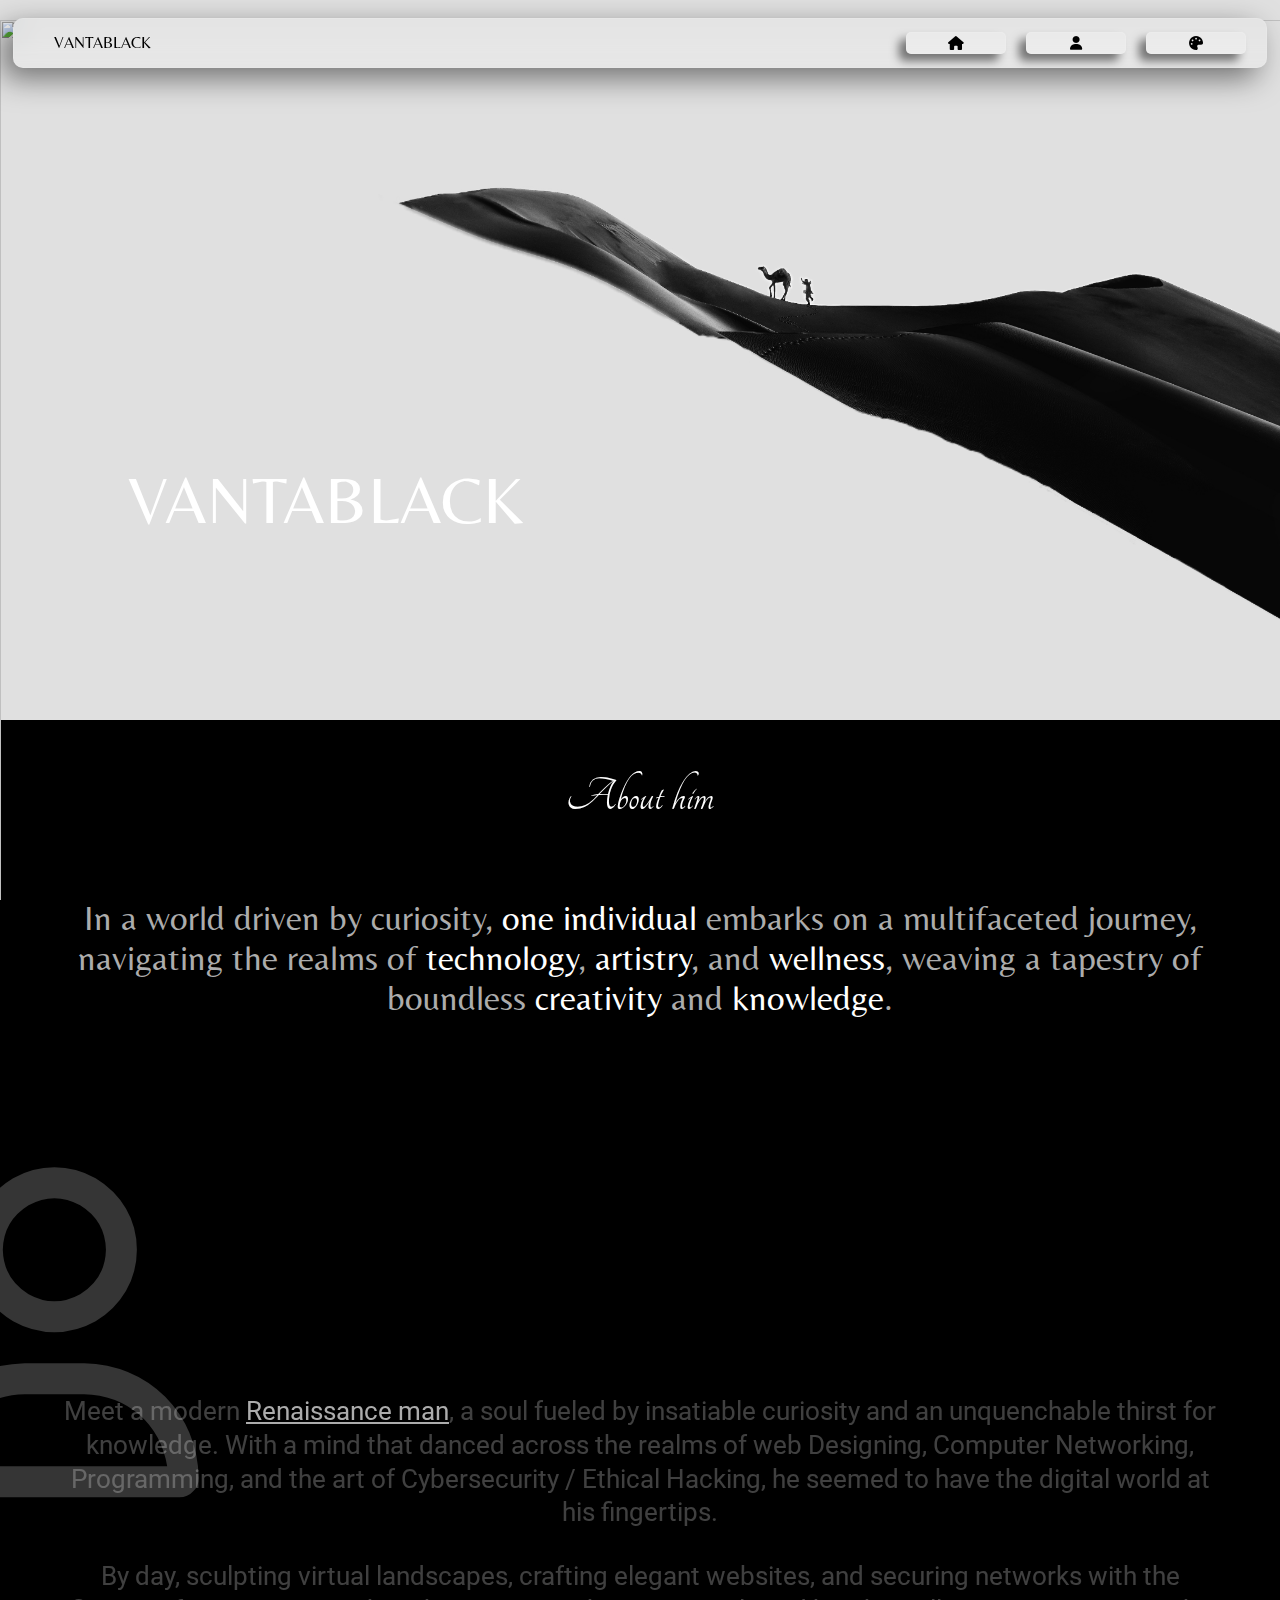
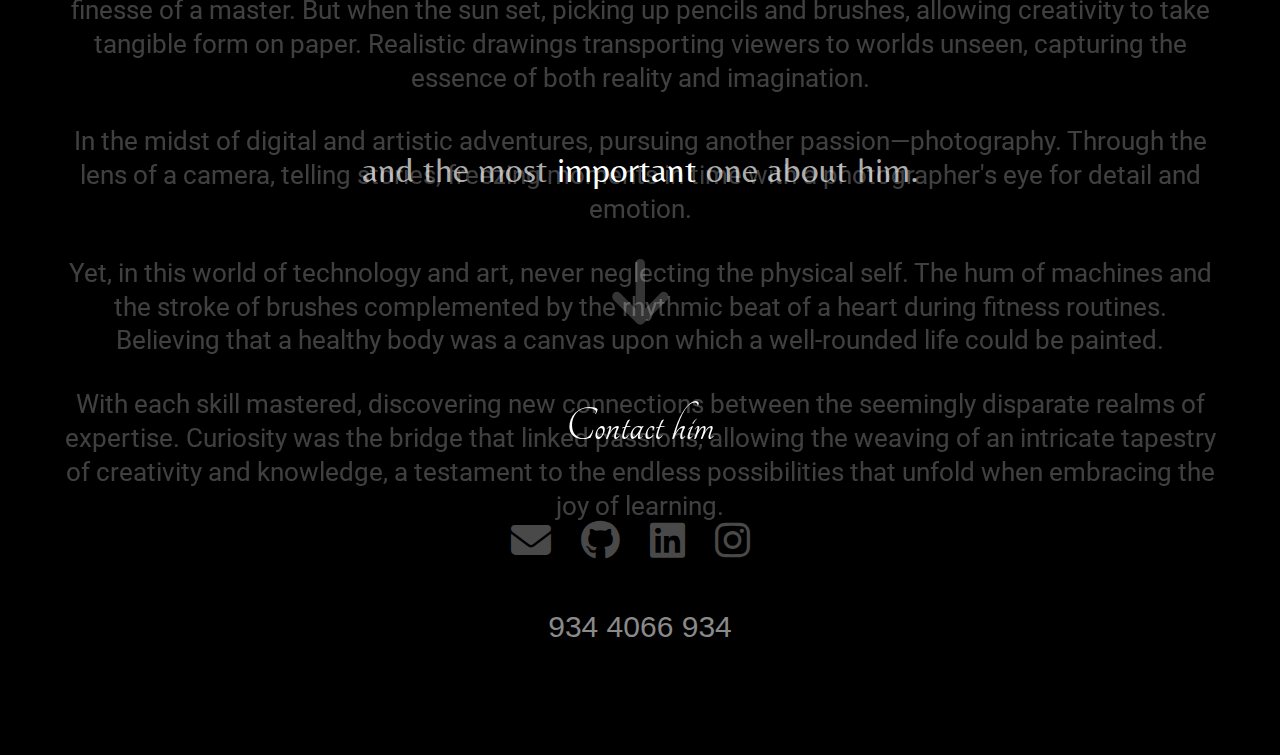
==== commit 0caddb84: "update" ====
--- a/about.html
+++ b/about.html
@@ -10,7 +10,8 @@
     <link rel="stylesheet" href="about.css">
     <link rel="preconnect" href="https://fonts.googleapis.com">
     <link rel="preconnect" href="https://fonts.gstatic.com" crossorigin>
-    <link href="https://fonts.googleapis.com/css2?family=Belleza&family=Tangerine&display=swap" rel="stylesheet">
+    <link href="https://fonts.googleapis.com/css2?family=Belleza&family=Roboto&family=Tangerine&display=swap"
+        rel="stylesheet">
     <link rel="stylesheet" href="https://cdnjs.cloudflare.com/ajax/libs/aos/2.3.0/aos.css">
     <link rel="stylesheet" href="https://cdnjs.cloudflare.com/ajax/libs/font-awesome/6.2.1/css/all.min.css">
     <script src="https://kit.fontawesome.com/a076d05399.js"></script>
@@ -29,9 +30,12 @@
         <img src="images/sky.jpg" class="sky translate" data-speed="0.6">
         <img src="images/m3.png" class="mountain3 translate" data-speed="0.5">
         <img src="images/m2.png" class="mountain2 translate" data-speed="0.4">
-        <img src="images/m1.png" class="mountain1 translate" data-speed="0.3">
-        <h1 class="title translate" data-speed="-0.3">VANTABLACK</h1>
+        <img src="images/m1.png" class="mountain1 translate" data-speed="0.3" >
+      
     </header>
+    <div class="title1" data-aos="slide-up">
+        <p>VANTABLACK</p>
+    </div>
     <div class="user"><i class="fa-regular fa-user"></i></div>
     <div class="about" data-aos="zoom-in">
         <p>About him</p>
@@ -42,25 +46,25 @@
             tapestry of boundless <span>creativity</span> and <span>knowledge</span>.</p>
     </div>
     <div class="scroll-reveal">
-            <p><span> Meet a modern <a href="https://simple.wikipedia.org/wiki/Renaissance_man"
-                class="reman">Renaissance man</a>,
-            a soul fueled by insatiable curiosity and an unquenchable thirst for knowledge. With a mind that danced
-            across the realms of web Designing, Computer Networking, Programming, and the art of Cybersecurity /
-            Ethical Hacking, he seemed to have the digital world at his fingertips.</span></p>
-            <p><span> By day, sculpting virtual landscapes, crafting elegant websites, and securing
+        <p data-aos="fade-in" data-aos-duration="800"><span> Meet a modern <a href="https://simple.wikipedia.org/wiki/Renaissance_man" class="reman">Renaissance
+                    man</a>,
+                a soul fueled by insatiable curiosity and an unquenchable thirst for knowledge. With a mind that danced
+                across the realms of web Designing, Computer Networking, Programming, and the art of Cybersecurity /
+                Ethical Hacking, he seemed to have the digital world at his fingertips.</span></p>
+        <p data-aos="fade-in" data-aos-duration="800"><span> By day, sculpting virtual landscapes, crafting elegant websites, and securing
                 networks with the finesse of a master. But when the sun set, picking up pencils and brushes, allowing
                 creativity
                 to take tangible form on paper. Realistic drawings transporting viewers to worlds unseen, capturing the
                 essence of both reality and imagination. </span></p>
-            <p><span> In the midst of digital and artistic adventures, pursuing another
+        <p data-aos="fade-in" data-aos-duration="800"><span> In the midst of digital and artistic adventures, pursuing another
                 passion—photography. Through the lens of a camera, telling stories, freezing moments in time with a
                 photographer's eye for
                 detail and emotion.</span></p>
-            <p><span>Yet, in this world of technology and art, never neglecting the physical self. The hum
+        <p data-aos="fade-in" data-aos-duration="800"><span>Yet, in this world of technology and art, never neglecting the physical self. The hum
                 of machines and the stroke of brushes complemented by the rhythmic beat of a heart during fitness
                 routines.
                 Believing that a healthy body was a canvas upon which a well-rounded life could be painted.</span></p>
-            <p><span>With each skill mastered, discovering new connections between the seemingly disparate
+        <p data-aos="fade-in" data-aos-duration="800"><span>With each skill mastered, discovering new connections between the seemingly disparate
                 realms of expertise. Curiosity was the bridge that linked passions, allowing the weaving of an intricate
                 tapestry of creativity and knowledge, a testament to the endless possibilities that unfold when
                 embracing
--- a/about.css
+++ b/about.css
@@ -67,12 +67,28 @@
     color: rgb(0, 0, 0);
 }
 
-.title {
-    position: absolute;
-    top: 480px;
-    left: 100px;
-    color: rgb(233, 233, 233);
-    font-size: 60px;
+.title1 {
+    position: absolute;
+    text-align: center;
+    overflow: hidden;
+    top: 462px;
+    left: 10%;
+    font-size: 66px;
+    color: rgb(255, 255, 255);
+    background: none;   
+}
+.title1 p {
+    animation: section1 1.5s ease-in-out;
+}
+
+@keyframes section1 {
+    0% {
+        transform: translate(0px, 100px) rotate(0.001deg);
+    }
+
+    100% {
+        transform: translate(0px, 0px) rotate(0.001deg);
+    }
 }
 
 .mountain1 {
@@ -129,6 +145,11 @@
     text-align: center;
     color: rgb(172, 172, 172);
     font-size: 35px;
+}
+
+.about-top p{
+    font-family: 'Belleza', sans-serif;
+
 }
 
 .about-top p span {
@@ -173,6 +194,7 @@
 }
 
 .scroll-reveal p {
+   
     font-size: 26px;
     line-height: 1.3;
     margin-inline: auto;
@@ -181,6 +203,7 @@
 
 .scroll-reveal span {
     color: hsl(0 0% 100% / 0.25);
+    font-family: 'Roboto', sans-serif;
     background-clip: text;
     background-repeat: no-repeat;
     background-size: 0% 100%;
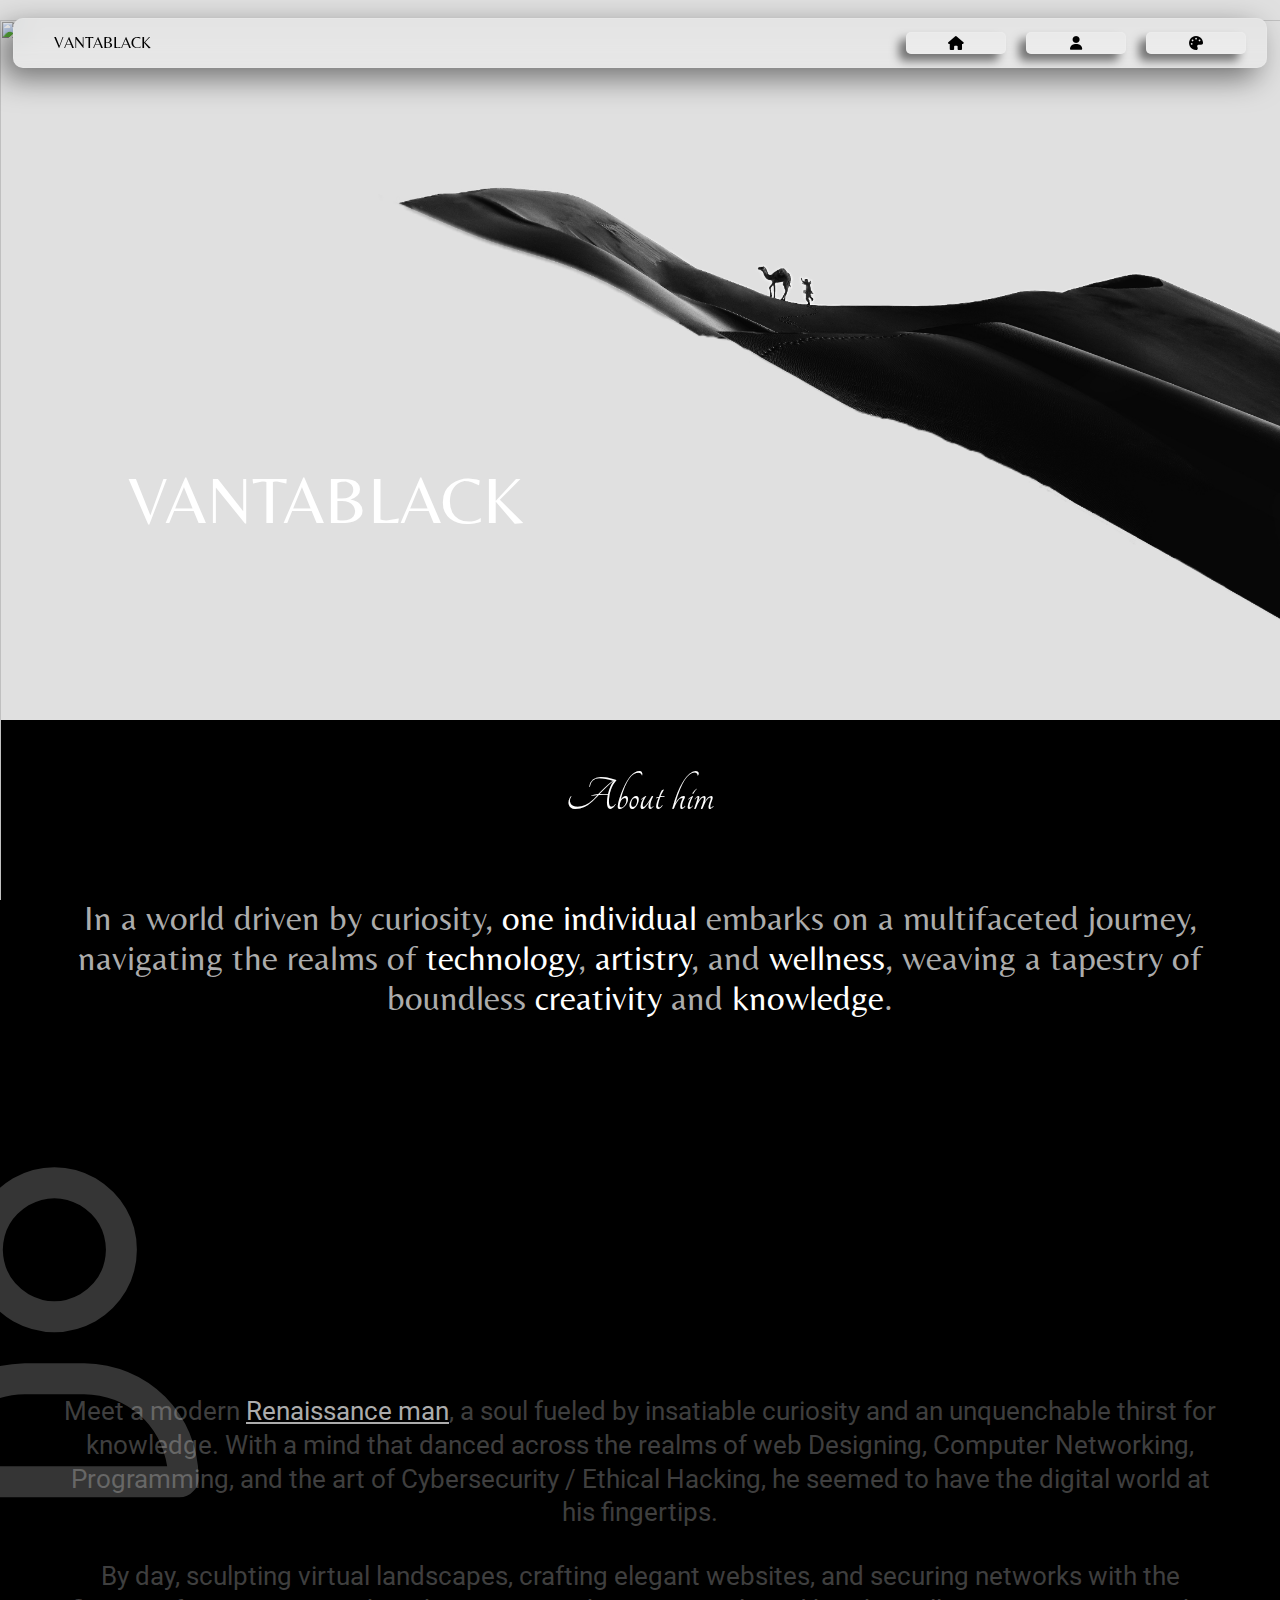
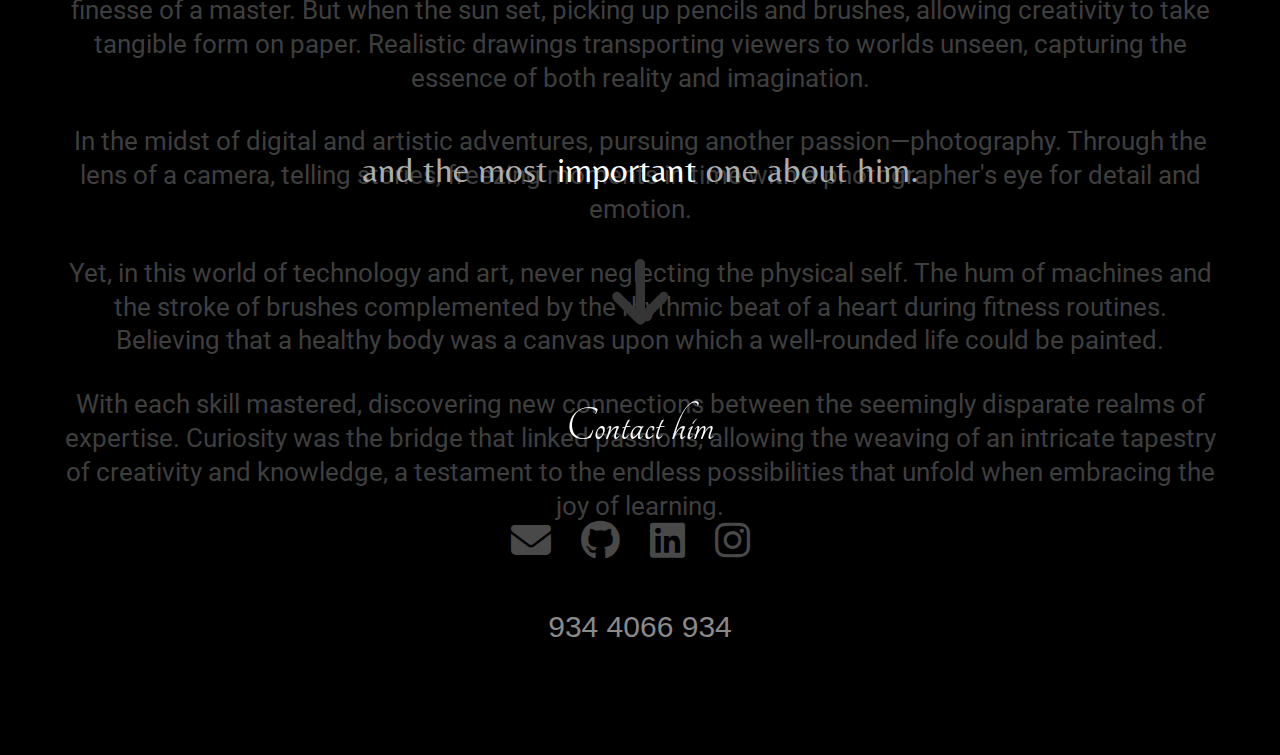
==== commit 2ce2092e: "update" ====
--- a/about.html
+++ b/about.html
@@ -33,8 +33,8 @@
         <img src="images/m1.png" class="mountain1 translate" data-speed="0.3" >
       
     </header>
-    <div class="title1" data-aos="slide-up">
-        <p>VANTABLACK</p>
+    <div class="title1">
+        <p  data-aos="slide-up" data-aos-delay="2000" data-aos-duration="1000">VANTABLACK</p>
     </div>
     <div class="user"><i class="fa-regular fa-user"></i></div>
     <div class="about" data-aos="zoom-in">
@@ -80,27 +80,10 @@
     <script src="https://cdnjs.cloudflare.com/ajax/libs/aos/2.3.0/aos.js"></script>
     <script>
         AOS.init({
-            duration: 1200,
+            duration: 1000,
         })
     </script>
     </div>
-    </div>
-
-    <div class="nav" data-aos="fade-down">
-        <p>VANTABLACK</p>
-
-        <div class="links" data-aos="zoom-in">
-
-            <a href="index.html" class="artlink">
-                <div class="art"><i class="fa-solid fa-house"></i></div>
-            </a>
-            <a href="about.html" class="homelink">
-                <div class="home"><i class="fa-solid fa-user"></i></div>
-            </a>
-            <a href="art.html" class="techlink">
-                <div class="tech"><i class="fa-solid fa-palette"></i></div>
-            </a>
-        </div>
     </div>
 
     <div class="social-icons">
@@ -108,16 +91,49 @@
         <a href="https://github.com/VANTABLACK-X"><i class="fa-brands fa-github"></i></a>
         <a href="https://www.linkedin.com/in/muhammad-sulaiman-9b7385195/"><i class="fa-brands fa-linkedin"></i></a>
         <a href="https://www.instagram.com/vantablack__tech/"><i class="fa-brands fa-instagram"></i></a>
-
     </div>
     <div class="number">
         <p><a style="text-decoration: none;" href="tel:9344066934">934 4066 934</a></p>
     </div>
     <div class="end-line"></div>
 
+    <div class="nav" data-aos="fade-down">
+        <p>VANTABLACK</p>
+        <div class="links" >
+            <a href="index.html" class="artlink" data-aos="zoom-in" data-aos-delay="1000">
+                <div class="art"><i class="fa-solid fa-house"></i></div>
+            </a>
+            <a href="about.html" class="homelink"  data-aos="zoom-in" data-aos-delay="1300">
+                <div class="home"><i class="fa-solid fa-user"></i></div>
+            </a>
+            <a href="art.html" class="techlink"  data-aos="zoom-in" data-aos-delay="1600">
+                <div class="tech"><i class="fa-solid fa-palette"></i></div>
+            </a>
+        </div>
+    </div>
+
+    <div id="hypno">
+        <div id="arc">
+            <span>
+                <span>
+                    <span>
+                        <span>
+                            <span>
+                                <span>
+                                   <span>
+                                   </span>
+                                </span>
+                            </span>
+                        </span>
+                    </span>
+                </span>
+            </span>
+        </div>
+    </div>
+
+    <script src="preload.js"></script>
     <script src="parallax.js"></script>
     <script src="email_click.js"></script>
-
     <script src="https://unpkg.com/@studio-freight/lenis@1.0.32/dist/lenis.min.js"></script>
     <script src="smooth_scroll.js"></script>
 
--- a/about.css
+++ b/about.css
@@ -23,6 +23,7 @@
 .nav {
     position: fixed;
     display: flex;
+    z-index: 5;
     top: 2%;
     left: 1%;
     height: 50px;
@@ -51,6 +52,8 @@
     top: 13px;
     font-size: 14px;
     right: 0px;
+   
+    z-index: 6;
 }
 
 .links a {
@@ -69,16 +72,64 @@
 
 .title1 {
     position: absolute;
-    text-align: center;
     overflow: hidden;
     top: 462px;
     left: 10%;
+    width: 80%;
     font-size: 66px;
     color: rgb(255, 255, 255);
-    background: none;   
-}
-.title1 p {
-    animation: section1 1.5s ease-in-out;
+}
+
+#hypno{
+    position: absolute;
+    overflow: hidden;
+    height: 100vh;
+    width: 100%;
+    left: 0;
+    opacity: .99;
+    background-color: rgb(0, 0, 0);
+    z-index: 50;
+}
+
+#arc{ 
+    margin-left: 70vh;
+    margin-top: 22vh;
+    width: 400px;
+    height: 400px;
+}
+
+#arc span{
+    display: block;
+    width: 100%;
+    height: 100%;
+    padding: 4px;
+    margin: 0;
+    box-sizing: border-box;
+    border-radius: 50%;
+    border-style: solid;
+    border-width: 15px;
+    border-color: rgb(255, 255, 255) transparent transparent rgb(255, 255, 255);
+    animation-name: spinit;
+    animation-duration: 15s;
+    animation-iteration-count: infinite;
+    animation-direction: alternate;
+    animation-timing-function: cubic-bezier(.7, 0, .3, 1);
+}
+
+@keyframes spinit {
+    0% {
+        transform: rotate(0);
+    }
+    49%{
+        transform: rotate(180deg);
+    }
+    51%{
+        transform: rotate(180deg);
+    }
+    100%{
+        transform: rotate(0);
+    }
+
 }
 
 @keyframes section1 {
@@ -190,7 +241,6 @@
     width: 90%;
     text-align: center;
     padding-block: clamp(8rem, 25vh);
-    z-index: 2;
 }
 
 .scroll-reveal p {
@@ -390,16 +440,6 @@
         color: rgb(0, 0, 0);
     }
 
-    .title {
-        position: absolute;
-        text-align: center;
-        top: 450px;
-        left: 5%;
-        width: 90%;
-        color: rgb(233, 233, 233);
-        font-size: 40px;
-    }
-
     .mountain1 {
         position: absolute;
         top: 20px;
@@ -431,9 +471,30 @@
         height: 480px;
     }
 
+    .title1 {
+        position: absolute;
+        overflow: hidden;
+        text-align: center;
+        top: 412px;
+        left: 5%;
+        width: 90%;
+        font-size: 50px;
+        color: rgb(255, 255, 255);
+    }
+    
+    @keyframes section1 {
+        0% {
+            transform: translate(0px, 100px) rotate(0.001deg);
+        }
+    
+        100% {
+            transform: translate(0px, 0px) rotate(0.001deg);
+        }
+    }
+
     .about {
         position: absolute;
-        top: 1330px;
+        top: 1300px;
         left: 0;
         width: 100%;
         text-align: center;
@@ -446,7 +507,7 @@
 
     .user {
         position: absolute;
-        top: 1450px;
+        top: 1750px;
         height: 650px;
         left: -130px;
         font-size: 330px;
@@ -474,7 +535,7 @@
     .about-top p {
         position: absolute;
         text-align: center;
-        top: 650px;
+        top: 600px;
         left: 5%;
         width: 90%;
         font-size: 26px;
@@ -497,10 +558,10 @@
     }
 
     .scroll-reveal p {
-        font-size: 24px;
+        font-size: 22px;
         line-height: 1.3;
         margin-inline: auto;
-        margin-bottom: 30px;
+        margin-bottom: 40px;
     }
 
     .scroll-reveal span {
@@ -514,8 +575,8 @@
     }
 
     .scroll-reveal p span {
-        animation-range-start: cover 48vh;
-        animation-range-end: cover 70vh;
+        animation-range-start: cover 38vh;
+        animation-range-end: cover 60vh;
     }
 
     @keyframes scroll-reveal {
